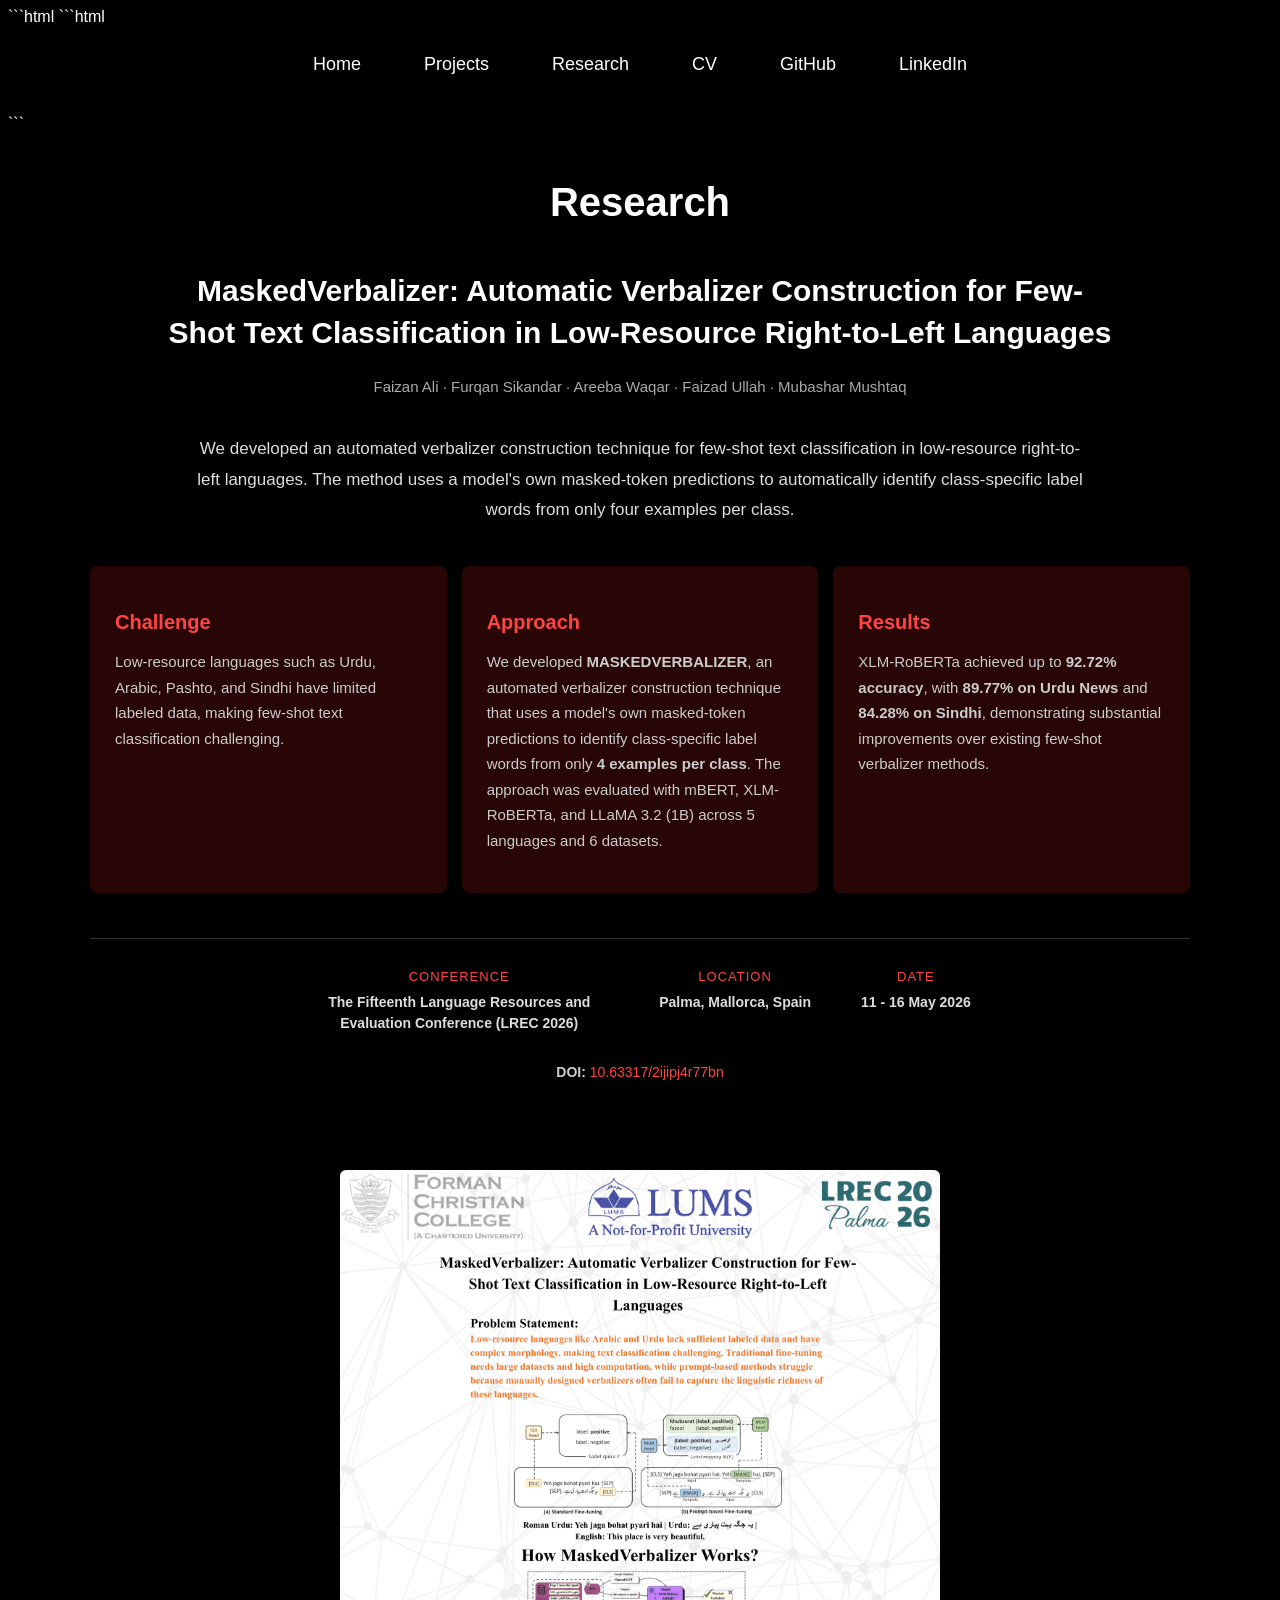
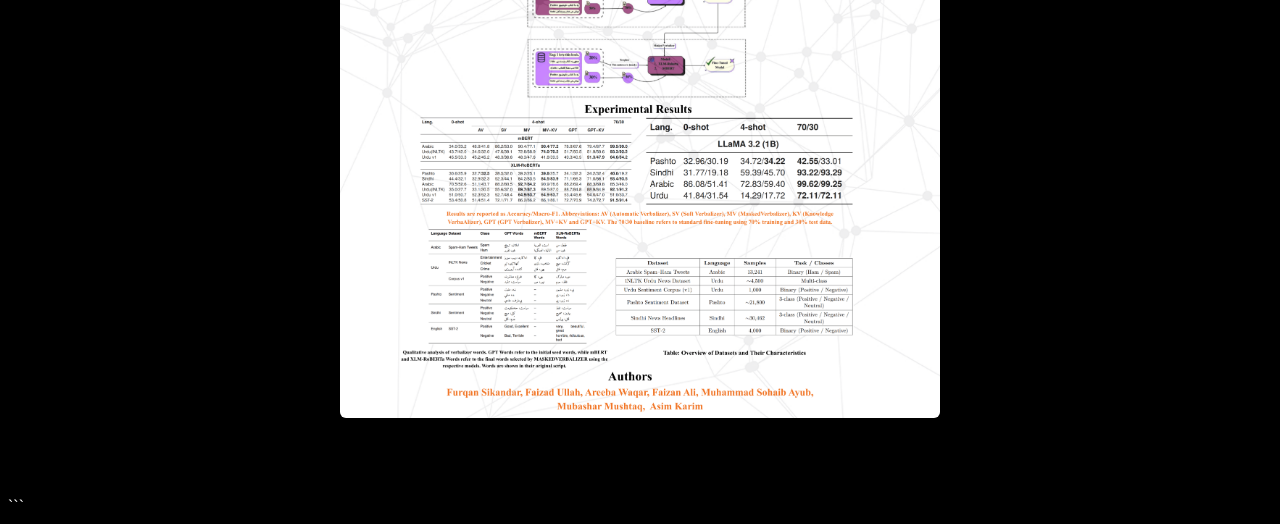
==== research.html @ 777b6c9a "Add files via upload" ====
```html
<!DOCTYPE html>
<html lang="en">

<head>
    <meta charset="UTF-8">
    <meta name="viewport" content="width=device-width, initial-scale=1.0">
    <title>Research — Malik Faizan Ali</title>
    <link rel="stylesheet" href="style.css">
</head>

<body>

```html
<nav class="navbar">
    <div class="nav-links">

        <a href="index.html">Home</a>

        <a href="projects.html">Projects</a>

        <a href="research.html">Research</a>

        <a href="cv.html">CV</a>

        <a href="https://github.com/fai666zi" target="_blank" rel="noopener noreferrer">
            GitHub
        </a>

        <a href="https://www.linkedin.com/in/fai666zi" target="_blank" rel="noopener noreferrer">
            LinkedIn
        </a>

    </div>
</nav>
```


<main class="research-page">

    <h1>Research</h1>

    <section class="research-content">

        <h2>
            MaskedVerbalizer: Automatic Verbalizer Construction
            for Few-Shot Text Classification in Low-Resource
            Right-to-Left Languages
        </h2>

        <p class="research-authors">
            Faizan Ali · Furqan Sikandar · Areeba Waqar ·
            Faizad Ullah · Mubashar Mushtaq
        </p>

        <p class="research-summary">
            We developed an automated verbalizer construction technique
            for few-shot text classification in low-resource
            right-to-left languages. The method uses a model's own
            masked-token predictions to automatically identify
            class-specific label words from only four examples per class.
        </p>

        <div class="research-highlights">

            <div class="research-item">
                <h3>Challenge</h3>
                <p>
                    Low-resource languages such as Urdu, Arabic, Pashto,
                    and Sindhi have limited labeled data, making few-shot
                    text classification challenging.
                </p>
            </div>

            <div class="research-item">
                <h3>Approach</h3>
                <p>
                    We developed <strong>MASKEDVERBALIZER</strong>, an
                    automated verbalizer construction technique that uses
                    a model's own masked-token predictions to identify
                    class-specific label words from only
                    <strong>4 examples per class</strong>.
                    The approach was evaluated with mBERT,
                    XLM-RoBERTa, and LLaMA 3.2 (1B) across
                    5 languages and 6 datasets.
                </p>
            </div>

            <div class="research-item">
                <h3>Results</h3>
                <p>
                    XLM-RoBERTa achieved up to
                    <strong>92.72% accuracy</strong>, with
                    <strong>89.77% on Urdu News</strong> and
                    <strong>84.28% on Sindhi</strong>, demonstrating
                    substantial improvements over existing few-shot
                    verbalizer methods.
                </p>
            </div>

        </div>

        <div class="conference-info">

            <div>
                <span>Conference</span>
                <strong>
                    The Fifteenth Language Resources and Evaluation
                    Conference (LREC 2026)
                </strong>
            </div>

            <div>
                <span>Location</span>
                <strong>Palma, Mallorca, Spain</strong>
            </div>

            <div>
                <span>Date</span>
                <strong>11 - 16 May 2026</strong>
            </div>

        </div>

        <div class="doi">
            <strong>DOI:</strong>
            <a href="https://doi.org/10.63317/2ijipj4r77bn"
               target="_blank">
                10.63317/2ijipj4r77bn
            </a>
        </div>

        <div class="poster-section">

            <img src="images/mv_research/p1.png"
                 alt="MaskedVerbalizer Research Poster">

        </div>

    </section>

</main>

</body>
</html>
```
---- style.css ----
```css
/* =========================
   RESET
========================= */

* {
    margin: 0;
    padding: 0;
    box-sizing: border-box;
}


/* =========================
   BODY
========================= */

html,
body {
    background: #000 !important;
    color: #fff;
}

body {
    font-family: Arial, Helvetica, sans-serif;
}


/* =========================
   NAVIGATION
========================= */

.navbar {
    display: flex;
    justify-content: center;
    align-items: center;
    padding: 18px 20px 30px;
    background: #000;
}

.logo {
    display: none;
}

.nav-links {
    display: flex;
    align-items: center;
    justify-content: center;
    gap: 35px;
}

.nav-links a {
    color: #fff;
    text-decoration: none;
    font-size: 18px;
    padding: 10px 14px;
    border-radius: 12px;
}

.nav-links a:hover {
    background: #8f0000;
}


/* =========================
   HOME PAGE
========================= */

.hero {
    width: 90%;
    max-width: 1100px;
    margin: 80px auto;
    text-align: center;
    background: #000;
}

.intro-label {
    color: #ff4444;
    font-size: 14px;
    letter-spacing: 3px;
    margin-bottom: 20px;
}

.hero h1 {
    font-size: 56px;
    margin-bottom: 45px;
}

.intro-section {
    margin: 30px auto;
    max-width: 800px;
}

.intro-section h2 {
    font-size: 28px;
    margin-bottom: 12px;
}

.intro-section p {
    color: #ccc;
    font-size: 17px;
    line-height: 1.6;
}

.hero-links {
    display: flex;
    justify-content: center;
    gap: 25px;
    margin-top: 45px;
}

.hero-links a {
    color: #fff;
    text-decoration: none;
    background: #280606;
    padding: 12px 20px;
    border-radius: 8px;
}

.hero-links a:hover {
    background: #8f0000;
}


/* =========================
   PROJECTS PAGE
========================= */

.projects-page {
    width: 95%;
    max-width: 1600px;
    margin: 0 auto;
    padding: 10px 0 50px;

    display: grid;
    grid-template-columns: 1fr 1fr;
    gap: 15px;

    background: #000;
}

.projects-page > .intro-label {
    display: none;
}

.projects-page > h1 {
    display: none;
}


/* =========================
   PROJECT CARD
========================= */

.project {
    background: #280606;
    border-radius: 8px;
    padding: 25px 20px 30px;
    margin: 0;
}

.project-info {
    text-align: center;
    max-width: 100%;
    margin-bottom: 20px;
}

.project-info h2 {
    font-size: 25px;
    margin-bottom: 20px;
    font-weight: 600;
}

.project-info p {
    color: #ddd;
    font-size: 16px;
    line-height: 1.6;
    margin: 0 auto 18px;
    max-width: 600px;
}


/* =========================
   PROJECT TAGS
========================= */

.tags {
    display: flex;
    justify-content: center;
    flex-wrap: wrap;
    gap: 8px;
    margin-top: 15px;
}

.tags span {
    background: #8f0000;
    color: white;
    border: none;
    border-radius: 8px;
    padding: 6px 11px;
    font-size: 14px;
}


/* =========================
   PROJECT LINKS
========================= */

.project-links {
    display: flex;
    justify-content: center;
    gap: 25px;
    margin-top: 20px;
}

.project-links a {
    color: white;
    text-decoration: none;
    font-size: 14px;
}

.project-links a:hover {
    color: #ff4444;
}


/* =========================
   PROJECT IMAGES
   SMALL 3-IN-A-ROW
========================= */

.project-images {
    width: 100%;
    margin-top: 25px;
}

.image-row {
    display: flex;
    justify-content: center;
    align-items: center;
    gap: 12px;
}

.image-row img {
    width: 25%;
    max-width: 140px;
    height: 190px;
    object-fit: contain;
    border-radius: 6px;
}


/* =========================
   RESEARCH PAGE
========================= */

.research-page {
    width: 92%;
    max-width: 1100px;
    margin: 0 auto;
    padding: 20px 0 80px;
    background: #000 !important;
}

.research-page > h1 {
    text-align: center;
    font-size: 40px;
    margin-bottom: 45px;
}


/* =========================
   RESEARCH CONTENT
========================= */

.research-content {
    text-align: center;
    background: #000 !important;
}

.research-content h2 {
    font-size: 30px;
    line-height: 1.4;
    font-weight: 600;
    max-width: 950px;
    margin: 0 auto 20px;
}

.research-authors {
    color: #aaa;
    font-size: 15px;
    line-height: 1.7;
    margin-bottom: 35px;
}


/* =========================
   RESEARCH SUMMARY
========================= */

.research-summary {
    color: #ddd;
    font-size: 17px;
    line-height: 1.8;
    max-width: 900px;
    margin: 0 auto 40px;
}


/* =========================
   CHALLENGE / APPROACH / RESULTS
========================= */

.research-highlights {
    display: grid;
    grid-template-columns: repeat(3, 1fr);
    gap: 15px;
    margin-top: 30px;
    text-align: left;
}

.research-item {
    background: #280606 !important;
    border-radius: 8px;
    padding: 25px;
}

.research-item h3 {
    color: #ff4444;
    font-size: 20px;
    margin-bottom: 12px;
}

.research-item p {
    color: #ccc;
    font-size: 15px;
    line-height: 1.7;
}


/* =========================
   CONFERENCE INFORMATION
========================= */

.conference-info {
    margin-top: 45px;
    padding-top: 30px;
    border-top: 1px solid #2d2d2d;

    display: flex;
    justify-content: center;
    gap: 50px;
    text-align: center;
}

.conference-info div {
    max-width: 300px;
}

.conference-info span {
    display: block;
    color: #ff4444;
    font-size: 13px;
    margin-bottom: 8px;
    text-transform: uppercase;
    letter-spacing: 1px;
}

.conference-info strong {
    color: #ddd;
    font-size: 14px;
    line-height: 1.5;
}


/* =========================
   DOI
========================= */

.doi {
    margin-top: 30px;
    font-size: 14px;
    color: #ccc;
}

.doi a {
    color: #ff4444;
    text-decoration: none;
}

.doi a:hover {
    text-decoration: underline;
}


/* =========================
   RESEARCH POSTER
   SMALL BUT CLEAR
========================= */

.poster-section {
    margin-top: 60px;
    padding-top: 30px;

    display: flex;
    justify-content: center;
    align-items: center;
}

.poster-section img {
    width: 55%;
    max-width: 600px;
    height: auto;
    display: block;
    border-radius: 6px;
}


/* =========================
   CV PAGE
========================= */

.cv-page {
    width: 90%;
    max-width: 1000px;
    margin: 35px auto 60px;
    background: #000;
    text-align: center;
}

.cv-page h1 {
    font-size: 36px;
    margin-bottom: 25px;
}

.cv-page p {
    color: #ccc;
    line-height: 1.7;
}

.cv-page a {
    color: #ff4444;
    text-decoration: none;
}

.cv-page a:hover {
    text-decoration: underline;
}


/* =========================
   CV IMAGE
   SLIGHTLY ZOOMED OUT
========================= */

.cv-image {
    display: flex;
    justify-content: center;
    align-items: center;
}

.cv-image img {
    width: 90%;
    max-width: 750px;
    height: auto;
    display: block;
    margin: 0 auto;
    border-radius: 6px;
}


/* =========================
   MOBILE
========================= */

@media (max-width: 900px) {

    .projects-page {
        grid-template-columns: 1fr;
        width: 92%;
    }

    .navbar {
        padding: 15px 10px 25px;
    }

    .nav-links {
        gap: 5px;
        flex-wrap: wrap;
        justify-content: center;
    }

    .nav-links a {
        font-size: 15px;
    }

    .hero {
        margin-top: 50px;
    }

    .hero h1 {
        font-size: 42px;
    }

    .intro-section h2 {
        font-size: 24px;
    }

    .image-row {
        gap: 8px;
    }

    .image-row img {
        width: 27%;
        max-width: 110px;
        height: 160px;
    }

    .research-page {
        width: 92%;
    }

    .research-content h2 {
        font-size: 24px;
    }

    .research-summary {
        font-size: 15px;
    }

    .research-highlights {
        grid-template-columns: 1fr;
    }

    .conference-info {
        flex-direction: column;
        align-items: center;
        gap: 25px;
    }

    .poster-section {
        margin-top: 45px;
    }

    .poster-section img {
        width: 85%;
        max-width: 500px;
    }

    .cv-page {
        width: 92%;
        margin-top: 25px;
    }

    .cv-page h1 {
        font-size: 32px;
    }

    .cv-image img {
        width: 95%;
        max-width: 650px;
    }
}
```
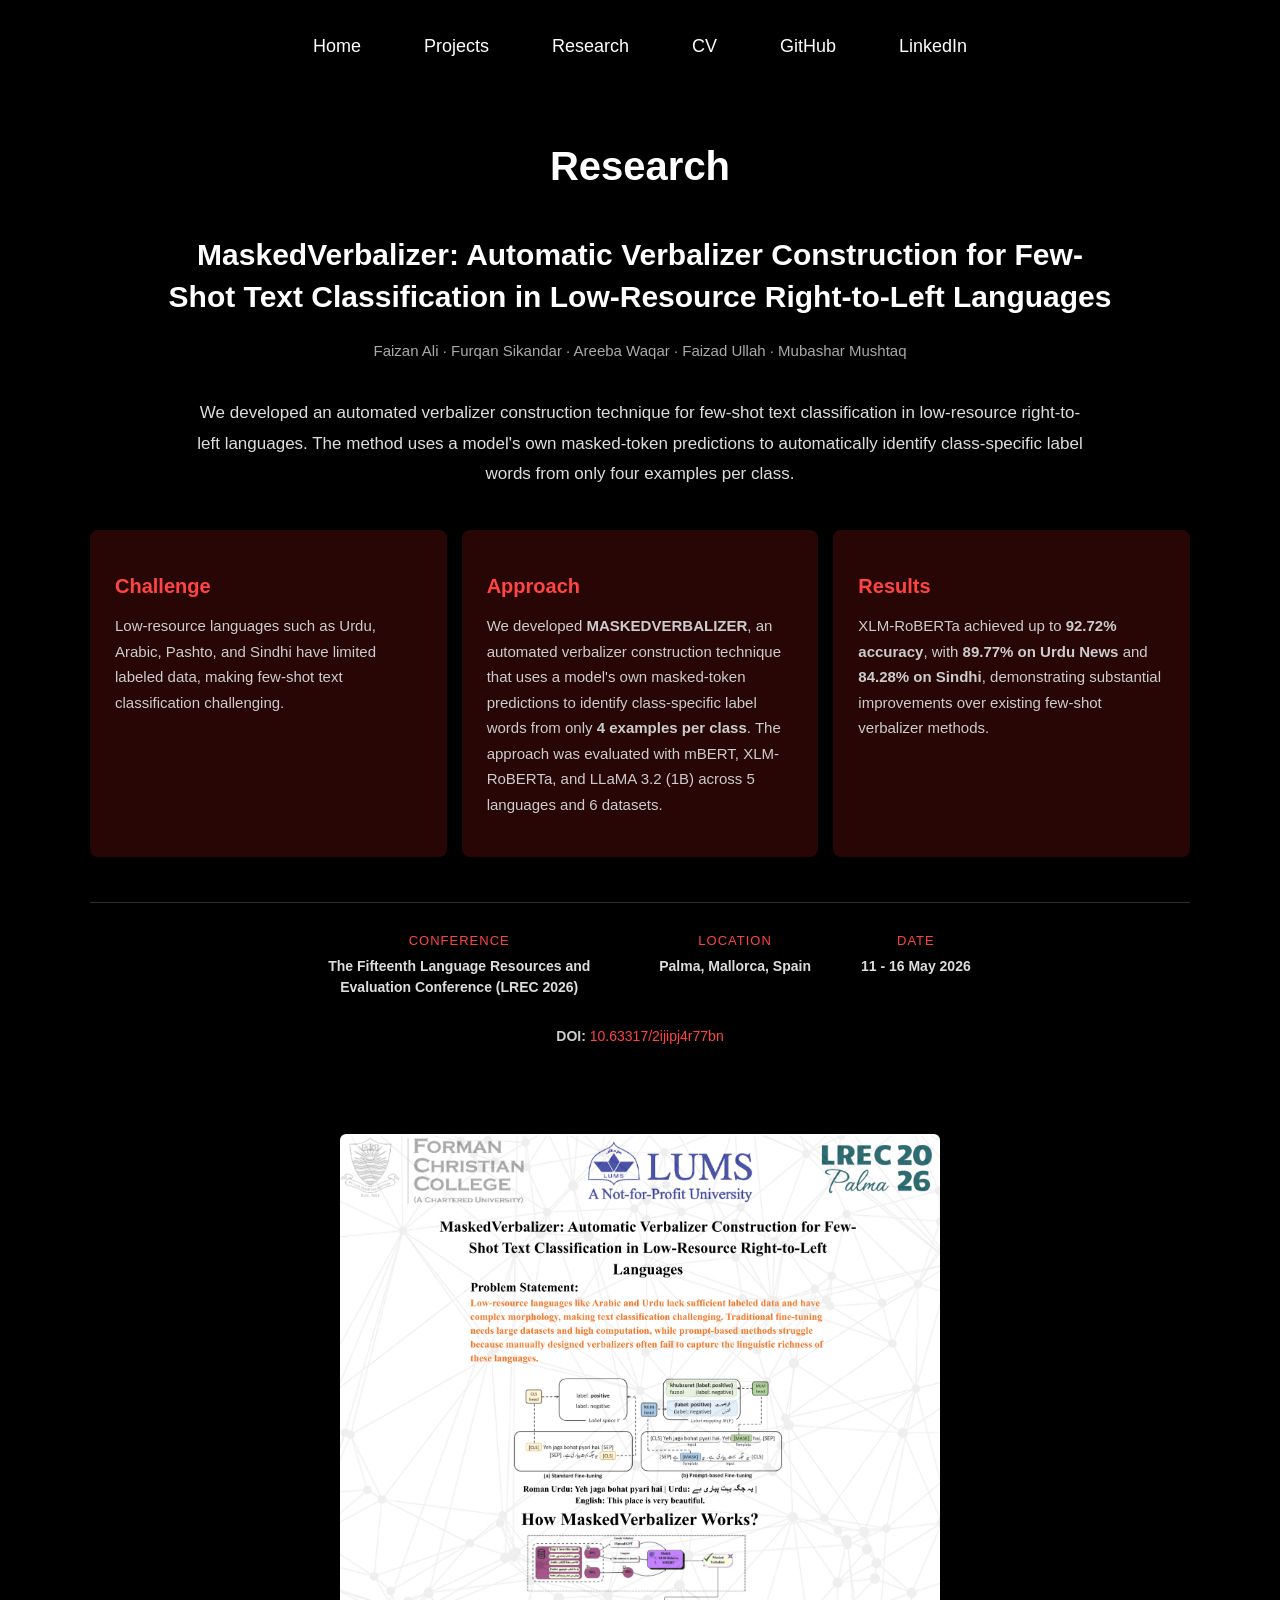
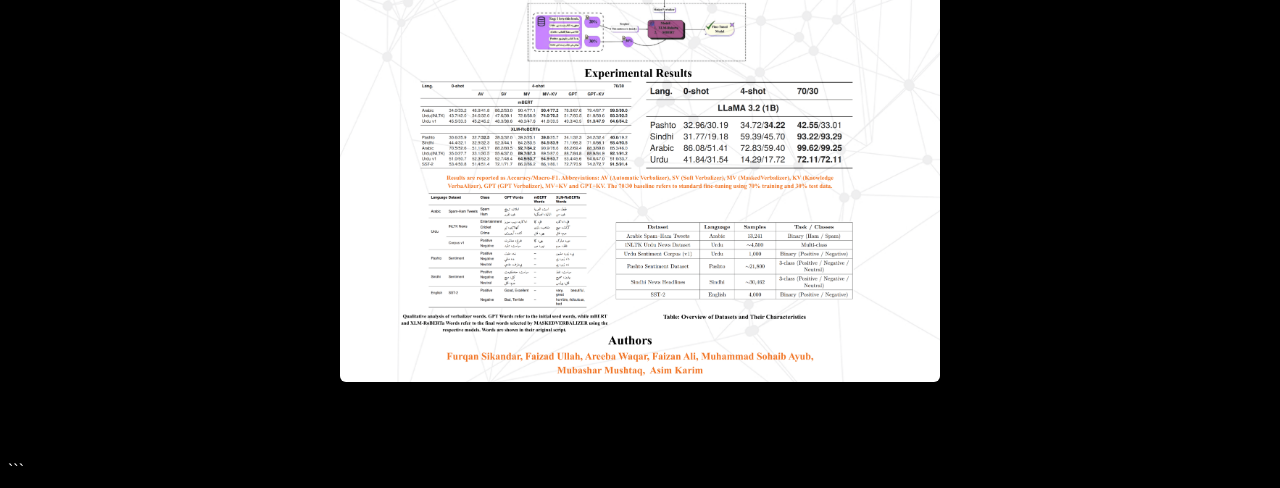
==== commit 9fb79f48: "Update research.html" ====
--- a/research.html
+++ b/research.html
@@ -1,4 +1,3 @@
-```html
 <!DOCTYPE html>
 <html lang="en">
 
@@ -11,7 +10,6 @@
 
 <body>
 
-```html
 <nav class="navbar">
     <div class="nav-links">
 
@@ -33,7 +31,7 @@
 
     </div>
 </nav>
-```
+
 
 
 <main class="research-page">
